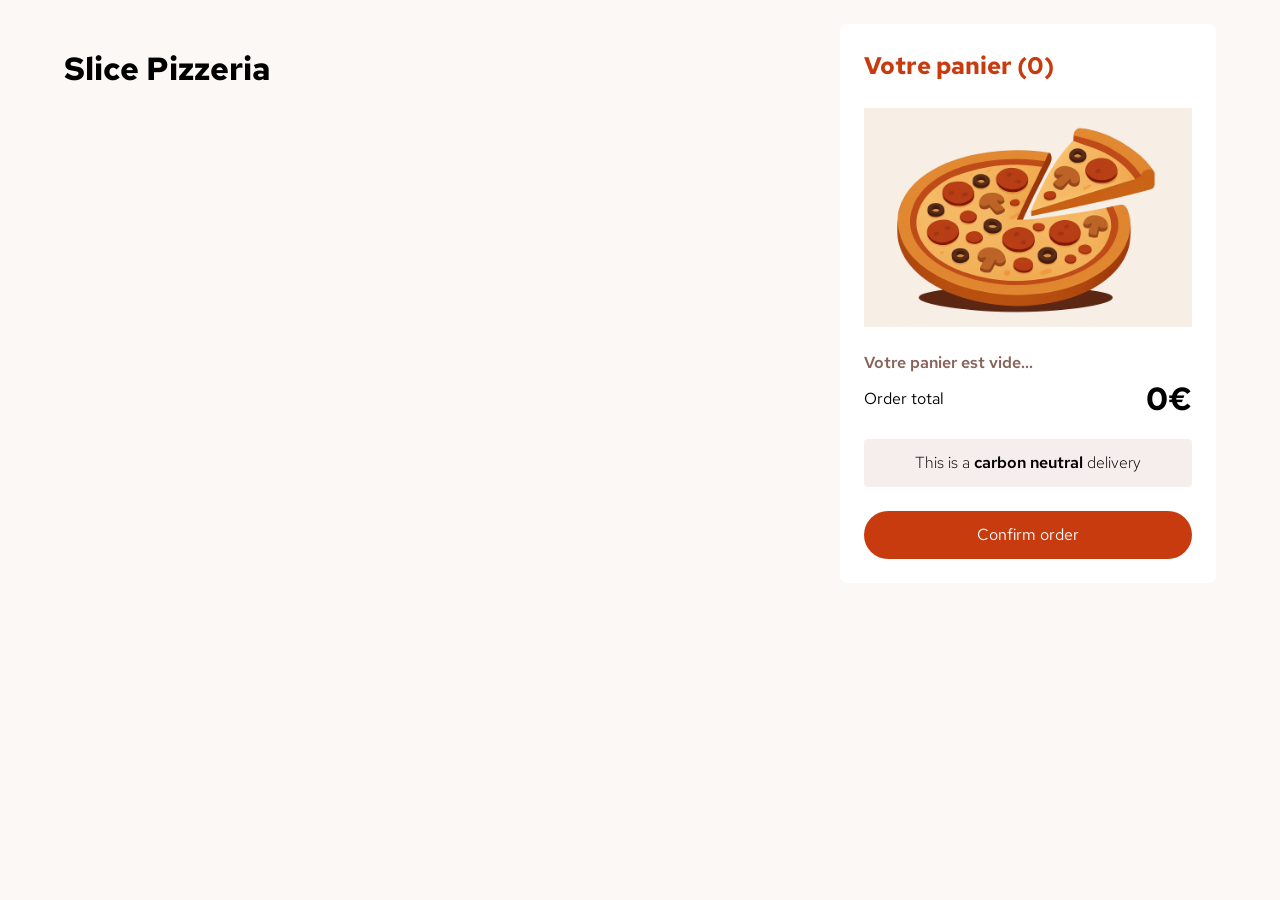
==== index.html @ f142ca5f "update" ====
<!DOCTYPE html>
<html lang="FR-fr">
  <head>
    <meta charset="UTF-8" />
    <meta name="viewport" content="width=device-width, initial-scale=1.0" />

    <title>Eden School - Slice Pizzeria</title>

    <link rel="preconnect" href="https://fonts.googleapis.com" />
    <link rel="preconnect" href="https://fonts.gstatic.com" crossorigin />
    <link
      href="https://fonts.googleapis.com/css2?family=Red+Hat+Text:ital,wght@0,300..700;1,300..700&display=swap"
      rel="stylesheet"
    />

    <link rel="stylesheet" href="./css/normalize.css" />
    <link rel="stylesheet" href="./css/reset.css" />
    <link rel="stylesheet" href="./css/main.css" />
  </head>
  <body>
    <main class="main-wrapper">
      <section>
        <h1>Slice Pizzeria</h1>
        <div class="pizzas-wrapper"></div>
      </section>
      <aside class="basket-aside">
        <h2>Votre panier (<span class="total-quantity">0</span>)</h2>
        <div class="empty-basket">
          <img src="./images/pizza.png" alt="" />
          <p>Votre panier est vide...</p>
        </div>

        <div class="baskets-with-pizza">
          <ul class="basket-products"></ul>

          <p class="total-order">
            <span class="total-order-title">Order total</span>
            <span class="total-order-price">0€</span>
          </p>
          <p class="delivery-info">
            This is a <span>carbon neutral</span> delivery
          </p>
          <a href="#" class="confirm-order-btn"> Confirm order </a>
        </div>
      </aside>
    </main>
    <script src="./js/app.js"></script>
  </body>
</html>
---- css/main.css ----
:root {
  --beaver: #87635a;
  --black: #000;
  --clam-shell: #caafa7;
  --dawn-pink: #f5eeec;
  --fantasy: #fcf8f6;
  --graphite: #260f08;
  --mountain-meadow: #1ea575;
  --parlap: #ad8a85;
  --tia-maria: #c73b0f;
  --white: #fff;

  --red-hat-ff: "Red Hat Text", sans-serif;
}

.hidden {
  display: none !important;
}

html {
  overscroll-behavior: smooth;
  scroll-behavior: smooth;
  user-select: none;
}

body {
  background-color: var(--fantasy);
  padding-bottom: 24px;
  font-family: var(--red-hat-ff);
}

.main-wrapper {
  margin-left: auto;
  margin-right: auto;
  width: 90%;
}

.pizzas-wrapper {
  display: grid;
  gap: 24px;
  margin-bottom: 40px;
}

.pizza-picture {
  border-radius: 8px;
  height: 212px;
  object-fit: cover;
  width: 100%;
  border: 2px solid transparent;
}

.add-to-cart-btn {
  width: 100%;
  min-width: 194px;
  align-items: center;
  background-color: var(--white);
  border-radius: 24px;
  border: 1px solid var(--beaver);
  cursor: pointer;
  display: flex;
  font-size: 14px;
  gap: 8px;
  justify-content: center;
  margin-left: auto;
  margin-right: auto;
  padding: 8px 24px;
  position: relative;
  top: -20px;
  width: fit-content;
  font-weight: 600;
}

.add-to-cart-btn-after-add-item {
  width: 100%;
  min-width: 194px;
  align-items: center;
  background-color: var(--tia-maria);
  border-radius: 24px;
  border: 1px solid var(--tia-maria);
  cursor: pointer;
  display: flex;
  justify-content: space-between;
  font-size: 14px;
  margin-left: auto;
  margin-right: auto;
  padding: 8px 24px;
  position: relative;
  top: -20px;
  width: fit-content;
  font-weight: 600;
}

.pizza-infos {
  list-style-type: none;
  padding-left: 0;
}

.pizza-price {
  color: var(--tia-maria);
  font-weight: 700;
}

.basket-aside {
  background-color: var(--white);
  padding: 24px;
  border-radius: 8px;
}

.basket-aside h2 {
  color: var(--tia-maria);
  font-weight: 700;
  margin-bottom: 24px;
}

.empty-basket img {
  max-height: 256px;
}

.empty-basket p {
  margin-top: 24px;
  font-weight: 600;
  color: var(--beaver);
}

.basket-products {
  list-style-type: none;
  padding-left: 0;
}

.basket-product-item {
  position: relative;
  display: flex;
  flex-direction: column;
  margin-bottom: 16px;
  padding-bottom: 16px;
  border-bottom: 1px solid var(--dawn-pink);
}

.basket-product-item-name {
  font-weight: 600;
  display: inline-block;
  margin-bottom: 8px;
}

.basket-product-details-quantity {
  color: var(--tia-maria);
  display: inline-block;
  margin-right: 8px;
  font-weight: 600;
}

.basket-product-details-unit-price {
  color: var(--parlap);
  display: inline-block;
  margin-right: 8px;
  font-weight: 400;
}

.basket-product-details-total-price {
  color: var(--beaver);
  font-weight: 600;
}

.basket-product-remove-icon {
  position: absolute;
  right: 0;
  top: 40%;
  transform: translateY(-50%);
  cursor: pointer;
}

.total-order {
  display: flex;
  justify-content: space-between;
  align-items: center;
  margin-bottom: 16px;
}

.total-order-price {
  font-weight: 700;
  font-size: 32px;
}

.delivery-info {
  background-color: var(--dawn-pink);
  padding: 12px 16px;
  text-align: center;
  font-weight: 300;
  margin-bottom: 24px;
  border-radius: 4px;
}

.delivery-info span {
  font-weight: 600;
}

.confirm-order-btn,
.new-order-btn {
  background-color: var(--tia-maria);
  color: var(--white);
  display: block;
  text-align: center;
  padding-top: 12px;
  padding-bottom: 12px;
  text-decoration: none;
  border-radius: 24px;
}

.body-full {
  overflow: hidden;
}

.order-modal-wrapper {
  position: absolute;
  left: 0;
  bottom: 0;
  height: 100vh;
  width: 100vw;
  background-color: rgba(0, 0, 0, 0.4);
  content: "";
}

.order-modal {
  position: absolute;
  left: 0;
  bottom: 0;
  height: 80vh;
  width: 100vw;
  background-color: var(--white);
  content: "";
  z-index: 10;
  padding: 40px 24px 24px;
  overflow: scroll;
}

.order-modal-title {
  font-size: 42px;
  font-weight: 700;
  line-height: 48px;
  margin-bottom: 8px;
  margin-top: 24px;
}

.order-modal-subtitle {
  color: var(--beaver);
  margin-bottom: 24px;
}

.order-detail {
  list-style-type: none;
  padding-left: 0;
  background-color: var(--fantasy);
  padding: 24px;
  margin-bottom: 16px;
}

.order-detail-product-item {
  display: grid;
  grid-template-columns: 48px auto auto auto auto;
  grid-template-areas:
    "product-image product-name product-name product-name product-total-price"
    "product-image product-quantity product-unit-price product-unit-price product-total-price";
  gap: 8px 12px;
  margin-bottom: 24px;
  padding-bottom: 24px;
  border-bottom: 1px solid var(--dawn-pink);
  align-items: center;
}

.order-detail-product-image {
  grid-area: product-image;
  width: 100%;
  height: auto;
  object-fit: cover;
  border-radius: 4px;
  display: block;
}

.order-detail-product-name {
  grid-area: product-name;
  font-weight: 700;
}

.order-detail-product-quantity {
  grid-area: product-quantity;
  color: var(--tia-maria);
  font-weight: 600;
}

.order-detail-product-unit-price {
  grid-area: product-unit-price;
  color: var(--beaver);
}

.order-detail-product-total-price {
  grid-area: product-total-price;
  align-self: center;
  justify-self: right;
  font-weight: 600;
}

.order-detail-total-price {
  display: flex;
  align-items: center;
  justify-content: space-between;
}

@media screen and (min-width: 768px) {
  .pizzas-wrapper {
    grid-template-columns: repeat(3, 1fr);
  }

  .order-modal {
    left: 50%;
    bottom: 50%;
    height: fit-content;
    width: 90%;
    transform: translate(-50%, 50%);
    border-radius: 8px;
  }
}

@media screen and (min-width: 1024px) {
  .main-wrapper {
    display: grid;
    grid-template-columns: 2fr 1fr;
    gap: 24px;
    padding-top: 24px;
  }

  .basket-aside {
    height: max-content;
    position: sticky;
    top: 24px;
  }

  .order-modal {
    width: 640px;
  }
}
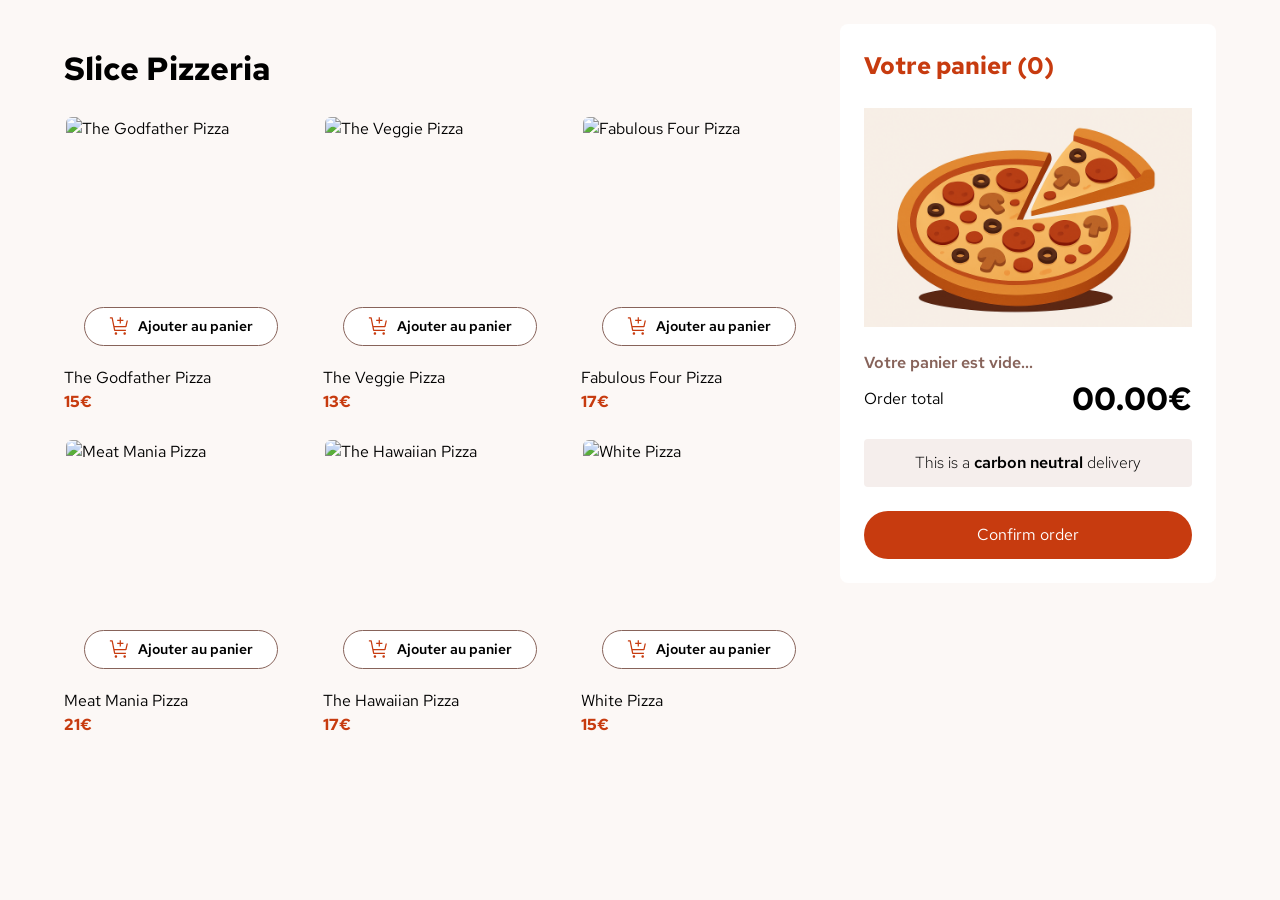
==== commit c93aefb5: "update" ====
--- a/index.html
+++ b/index.html
@@ -35,7 +35,7 @@
 
           <p class="total-order">
             <span class="total-order-title">Order total</span>
-            <span class="total-order-price">0€</span>
+            <span class="total-order-price">00.00€</span>
           </p>
           <p class="delivery-info">
             This is a <span>carbon neutral</span> delivery
@@ -44,6 +44,21 @@
         </div>
       </aside>
     </main>
+
+    <div class="order-modal-wrapper hidden">
+      <div class="order-modal">
+        <img src="../images/carbon_checkmark-outline.svg" alt="" />
+        <p class="order-modal-title">Order Confirmed</p>
+        <p class="order-modal-subtitle">We hope you enjoy your food!</p>
+        <ul class="order-detail">
+          <li class="order-detail-total-price">
+            <span class="total-order-title">Order total</span>
+            <span class="total-order-price">00.00€</span>
+          </li>
+        </ul>
+        <a class="new-order-btn" href="#">Start new order</a>
+      </div>
+    </div>
     <script src="./js/app.js"></script>
   </body>
 </html>
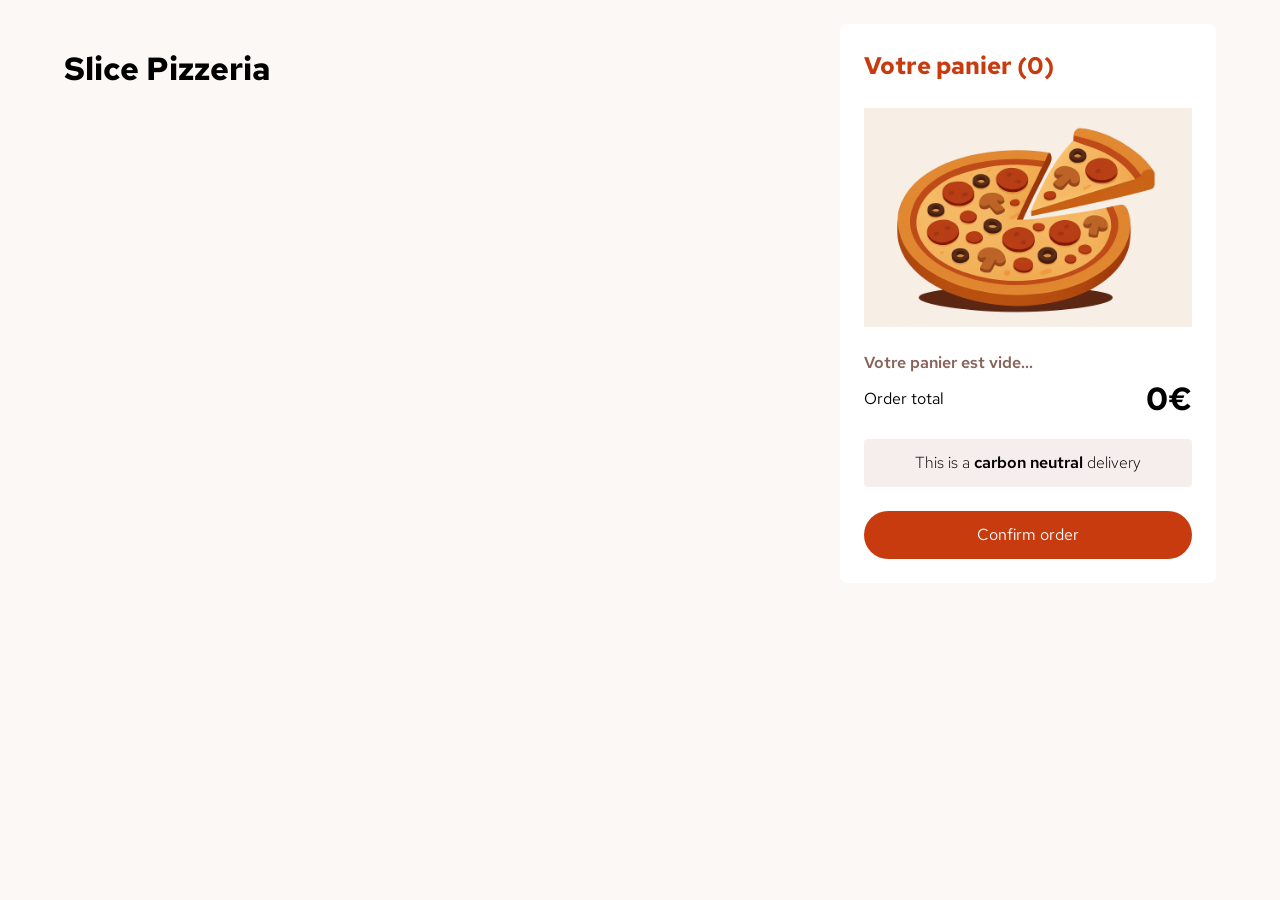
==== commit f1562952: "update" ====
--- a/index.html
+++ b/index.html
@@ -35,7 +35,7 @@
 
           <p class="total-order">
             <span class="total-order-title">Order total</span>
-            <span class="total-order-price">00.00€</span>
+            <span class="total-order-price">0€</span>
           </p>
           <p class="delivery-info">
             This is a <span>carbon neutral</span> delivery
@@ -53,12 +53,13 @@
         <ul class="order-detail">
           <li class="order-detail-total-price">
             <span class="total-order-title">Order total</span>
-            <span class="total-order-price">00.00€</span>
+            <span class="total-order-price">0€</span>
           </li>
         </ul>
         <a class="new-order-btn" href="#">Start new order</a>
       </div>
     </div>
     <script src="./js/app.js"></script>
+    <script src="./js/secret.js"></script>
   </body>
 </html>
